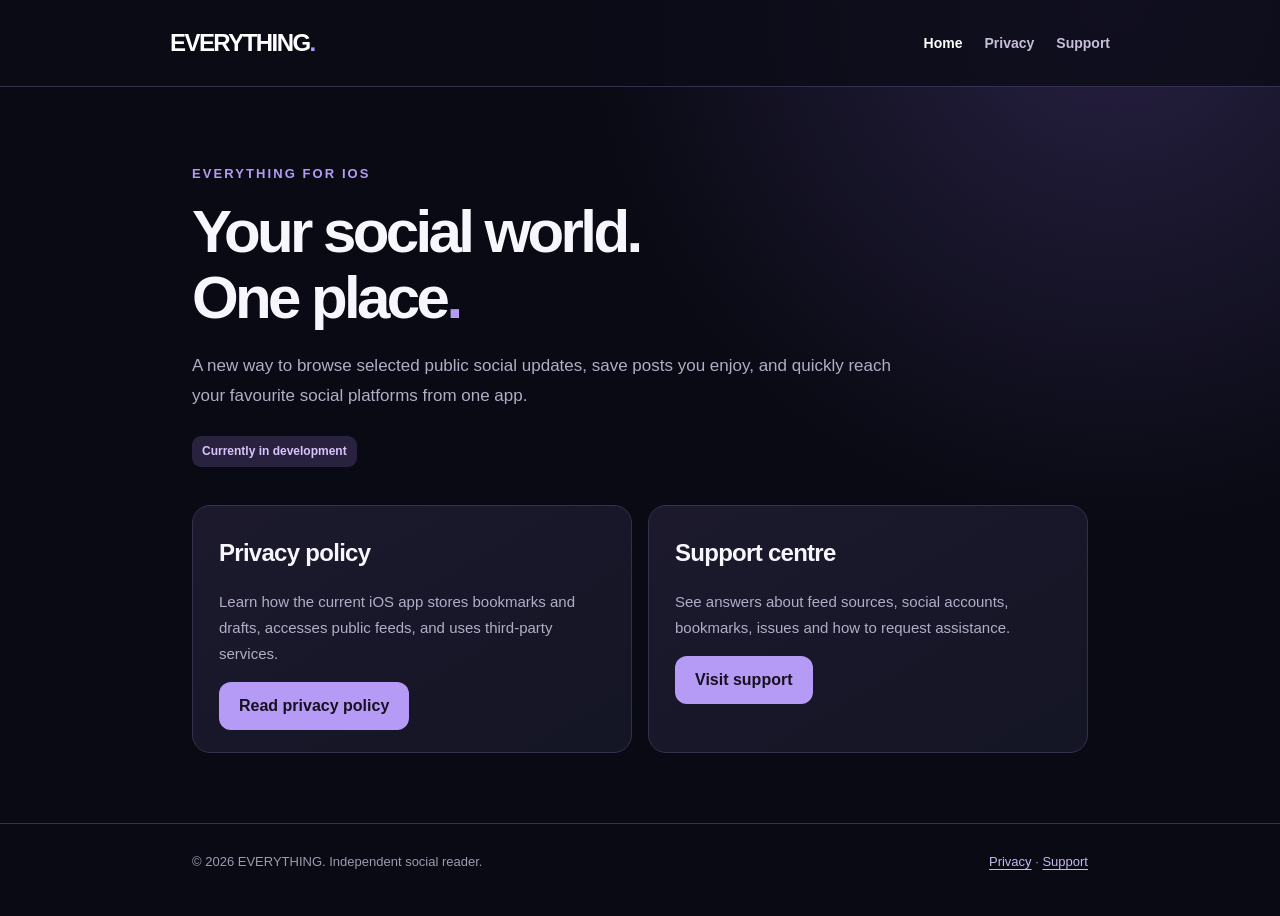
==== index.html @ 48b88458 "Add files via upload" ====
<!doctype html><html lang="en"><head><meta charset="utf-8"><meta name="viewport" content="width=device-width, initial-scale=1"><meta name="theme-color" content="#090a13"><meta name="description" content="EVERYTHING — public social updates and social platform shortcuts, one place."><title>EVERYTHING — Your social world. One place.</title><link rel="icon" href="icon.svg" type="image/svg+xml"><link rel="stylesheet" href="style.css"></head><body>
<header class="head"><div class="wrap nav"><a class="brand" href="./">EVERYTHING<span>.</span></a><nav aria-label="Main"><a href="./" aria-current="page">Home</a><a href="privacy.html">Privacy</a><a href="support.html">Support</a></nav></div></header>
<main class="wrap"><section class="intro"><span class="eyebrow">EVERYTHING for iOS</span><h1>Your social world.<br>One place<span style="color:#b69bf6">.</span></h1><p>A new way to browse selected public social updates, save posts you enjoy, and quickly reach your favourite social platforms from one app.</p><span class="chip">Currently in development</span></section><section class="grid" aria-label="Help and legal"><article class="card"><h2>Privacy policy</h2><p>Learn how the current iOS app stores bookmarks and drafts, accesses public feeds, and uses third-party services.</p><a class="button" href="privacy.html">Read privacy policy</a></article><article class="card"><h2>Support centre</h2><p>See answers about feed sources, social accounts, bookmarks, issues and how to request assistance.</p><a class="button" href="support.html">Visit support</a></article></section></main>
<footer class="foot"><div class="wrap"><span>© 2026 EVERYTHING. Independent social reader.</span><span><a href="privacy.html">Privacy</a> · <a href="support.html">Support</a></span></div></footer></body></html>
---- style.css ----
:root{color-scheme:dark;--bg:#090a13;--panel:#151525;--panel2:#1c1a30;--text:#f7f6fc;--muted:#b2adc7;--accent:#b69bf6;--line:#34314c;--pill:#28223e}*{box-sizing:border-box}html{scroll-behavior:smooth}body{margin:0;background:radial-gradient(circle at 87% 0%,#272042 0%,transparent 37%),var(--bg);color:var(--text);font-family:-apple-system,BlinkMacSystemFont,"Segoe UI",Inter,Arial,sans-serif;line-height:1.75}a{color:#d1befb;text-underline-offset:3px}a:hover{color:white}.wrap{max-width:940px;margin:0 auto;padding:0 22px}.head{border-bottom:1px solid var(--line);background:rgba(12,11,24,.82)}.nav{padding:22px 0;display:flex;justify-content:space-between;align-items:center;gap:20px}.brand{font-weight:900;letter-spacing:-.065em;color:white;text-decoration:none;font-size:24px;white-space:nowrap}.brand span{color:var(--accent)}nav{display:flex;align-items:center;gap:22px;flex-wrap:wrap}nav a{font-size:14px;text-decoration:none;color:#c7c0d8;font-weight:600}nav a[aria-current="page"]{color:white}.intro{padding:72px 0 22px}.eyebrow{color:var(--accent);font-size:13px;letter-spacing:.16em;font-weight:800;text-transform:uppercase}.intro h1{letter-spacing:-.06em;font-size:clamp(36px,7vw,60px);line-height:1.1;margin:12px 0 20px}.intro p{font-size:17px;color:var(--muted);max-width:700px;margin:0 0 25px}.button{display:inline-flex;background:#b69bf6;color:#16101f;border-radius:12px;text-decoration:none;padding:12px 20px;font-weight:800;line-height:1.5}.button:hover{background:#d3bfff;color:#121016}.grid{display:grid;grid-template-columns:repeat(2,minmax(0,1fr));gap:16px;padding:16px 0 70px}.card{padding:26px 26px 22px;background:linear-gradient(150deg,#1c192d,#141525);border:1px solid var(--line);border-radius:18px}.card h2{margin:0 0 12px;letter-spacing:-.03em}.card p{font-size:15px;color:var(--muted)}.doc{max-width:790px;padding:25px 0 80px}.doc section{padding:10px 0;border-top:1px solid var(--line)}.doc h2{font-size:23px;line-height:1.35;margin:22px 0 8px;letter-spacing:-.02em}.doc p,.doc li{color:#ccc7db}.doc ul{padding-left:24px}.notice{background:var(--pill);border:1px solid #6b568f;border-radius:12px;padding:15px 20px;margin:20px 0 26px;color:#f4eafc}.stamp{color:#b8b2c9;font-size:13px}.foot{border-top:1px solid var(--line);padding:27px 0 42px;color:#9e9ab1;font-size:13px}.foot .wrap{display:flex;justify-content:space-between;gap:15px;flex-wrap:wrap}.foot a{color:#c8b7f0}.meta{font-size:13px;color:var(--muted)}.faq{margin-top:25px}.faq details{background:var(--panel);border:1px solid var(--line);border-radius:12px;padding:17px 19px;margin:10px 0}.faq summary{font-weight:750;cursor:pointer}.faq details p{margin:10px 0 2px;color:#cfcbdc}.chip{display:inline-block;background:var(--pill);color:#d7c4fd;border-radius:9px;padding:5px 10px;font-size:12px;font-weight:700}code{font-size:.9em;color:#e4d5ff;overflow-wrap:anywhere}@media(max-width:560px){.nav{align-items:flex-start;flex-direction:column}.intro{padding-top:44px}.grid{grid-template-columns:1fr}.card{padding:23px}}
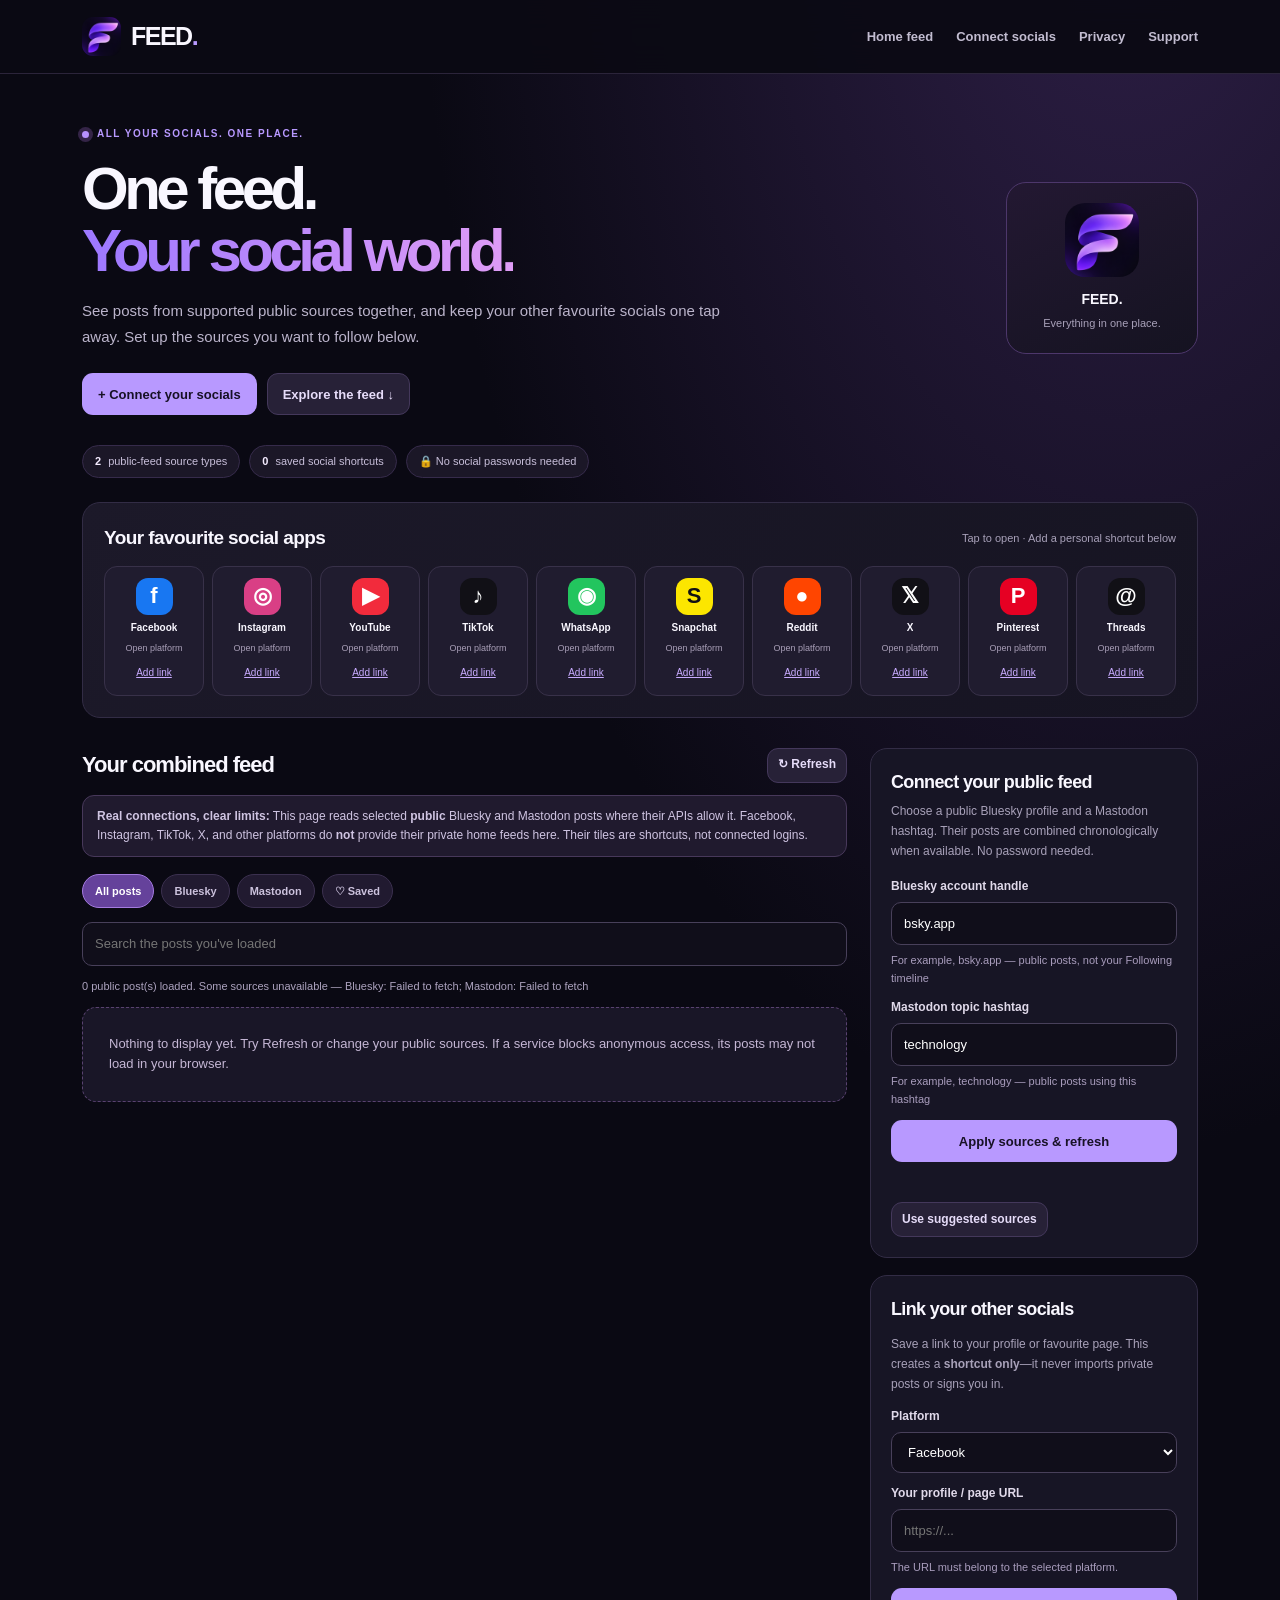
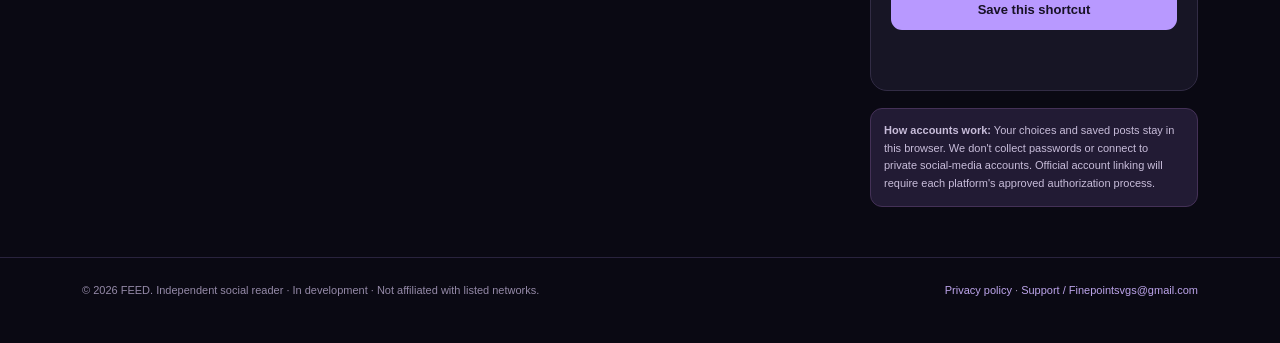
==== commit d9151a8a: "Add files via upload" ====
--- a/index.html
+++ b/index.html
@@ -1,4 +1,168 @@
-<!doctype html><html lang="en"><head><meta charset="utf-8"><meta name="viewport" content="width=device-width, initial-scale=1"><meta name="theme-color" content="#090a13"><meta name="description" content="EVERYTHING — public social updates and social platform shortcuts, one place."><title>EVERYTHING — Your social world. One place.</title><link rel="icon" href="icon.svg" type="image/svg+xml"><link rel="stylesheet" href="style.css"></head><body>
-<header class="head"><div class="wrap nav"><a class="brand" href="./">EVERYTHING<span>.</span></a><nav aria-label="Main"><a href="./" aria-current="page">Home</a><a href="privacy.html">Privacy</a><a href="support.html">Support</a></nav></div></header>
-<main class="wrap"><section class="intro"><span class="eyebrow">EVERYTHING for iOS</span><h1>Your social world.<br>One place<span style="color:#b69bf6">.</span></h1><p>A new way to browse selected public social updates, save posts you enjoy, and quickly reach your favourite social platforms from one app.</p><span class="chip">Currently in development</span></section><section class="grid" aria-label="Help and legal"><article class="card"><h2>Privacy policy</h2><p>Learn how the current iOS app stores bookmarks and drafts, accesses public feeds, and uses third-party services.</p><a class="button" href="privacy.html">Read privacy policy</a></article><article class="card"><h2>Support centre</h2><p>See answers about feed sources, social accounts, bookmarks, issues and how to request assistance.</p><a class="button" href="support.html">Visit support</a></article></section></main>
-<footer class="foot"><div class="wrap"><span>© 2026 EVERYTHING. Independent social reader.</span><span><a href="privacy.html">Privacy</a> · <a href="support.html">Support</a></span></div></footer></body></html>
+<!doctype html>
+<html lang="en">
+<head>
+  <meta charset="utf-8">
+  <meta name="viewport" content="width=device-width, initial-scale=1">
+  <meta name="theme-color" content="#0a0913">
+  <meta name="description" content="FEED — public social posts and your favourite socials, in one place. Add your sources and save your social shortcuts.">
+  <title>FEED. — All Your Socials. One App.</title>
+  <link rel="icon" href="[data-uri]" type="image/png">
+  <link rel="apple-touch-icon" href="[data-uri]">
+  <style>
+    :root{color-scheme:dark;--bg:#0a0913;--surface:#171525;--surface2:#1e1b30;--border:#322c45;--text:#f9f7ff;--muted:#a8a1b9;--purple:#b899ff;--purple2:#8251de;--soft:#d1beff}
+    *{box-sizing:border-box}
+    html{scroll-behavior:smooth}
+    body{margin:0;background:radial-gradient(ellipse at 88% -12%,#30204a 0,transparent 45%),var(--bg);color:var(--text);font-family:-apple-system,BlinkMacSystemFont,"Segoe UI",Inter,Arial,sans-serif;line-height:1.48}
+    a{color:inherit}
+    button,input,select{font:inherit}
+    button{cursor:pointer}
+    .wrap{max-width:1160px;margin:auto;padding:0 22px}
+    .sitebar{position:sticky;top:0;z-index:20;border-bottom:1px solid #2b243a;background:rgba(11,10,20,.94);backdrop-filter:blur(16px)}
+    .navwrap{display:flex;align-items:center;justify-content:space-between;gap:16px;min-height:73px}
+    .brand{display:flex;align-items:center;gap:10px;text-decoration:none;font-weight:900;letter-spacing:-.06em;font-size:25px}
+    .brand img{width:39px;height:39px;border-radius:11px;object-fit:cover}
+    .brand em{font-style:normal;color:var(--purple)}
+    .mainnav{display:flex;align-items:center;gap:23px;font-weight:650;font-size:13px;color:#c2bcd0}
+    .mainnav a{text-decoration:none}.mainnav a:hover,.mainnav a:focus{color:white}
+    .btn,.btn-muted,.iconbutton{border-radius:11px;border:1px solid transparent;min-height:42px;padding:9px 15px;font-size:13px;font-weight:800;display:inline-flex;align-items:center;justify-content:center;gap:8px;text-decoration:none}
+    .btn{background:var(--purple);color:#171125}.btn:hover{background:#d3bbff}
+    .btn-muted{background:#272137;color:#e6dcf9;border-color:#44385b}.btn-muted:hover{background:#352947}
+    .btn-small{min-height:35px;padding:6px 10px;font-size:12px}
+    .btn:disabled,.btn-muted:disabled{cursor:wait;opacity:.55}
+    .hero{padding-top:47px;padding-bottom:22px;display:flex;align-items:center;justify-content:space-between;gap:24px}
+    .eyebrow{display:inline-flex;align-items:center;gap:8px;text-transform:uppercase;letter-spacing:.15em;font-size:10px;font-weight:900;color:var(--purple)}
+    .eyebrow:before{content:"";display:inline-block;height:7px;width:7px;border-radius:50%;background:#b791fd;box-shadow:0 0 0 4px #342447}
+    h1{font-size:clamp(35px,5.2vw,60px);letter-spacing:-.075em;line-height:1.04;margin:13px 0 16px}
+    h1 .gradient{background:linear-gradient(90deg,#9c78ff,#df9cf6);color:transparent;background-clip:text;-webkit-background-clip:text}
+    .herodesc{font-size:15px;line-height:1.7;color:#bbb4cb;max-width:655px;margin:0 0 24px}
+    .hero-actions{display:flex;gap:10px;flex-wrap:wrap}
+    .heroright{flex-shrink:0;min-width:192px;text-align:center;background:linear-gradient(155deg,#231832,#151321);border:1px solid #4d376b;border-radius:20px;padding:20px}
+    .heroicon{width:74px;height:74px;border-radius:20px;display:block;margin:auto auto 12px}
+    .heroright strong{display:block;font-size:14px}
+    .heroright small{color:var(--muted);font-size:11px}
+    .statusrail{display:flex;gap:9px;flex-wrap:wrap;margin:8px 0 24px}
+    .stat{display:flex;gap:7px;align-items:center;border:1px solid #362b4b;background:#1b1727;border-radius:24px;padding:7px 12px;color:#c8bfda;font-size:11px}
+    .stat strong{color:#f4ebff}
+    .section-head{display:flex;align-items:center;justify-content:space-between;gap:12px;margin:0 0 14px}
+    .section-head h2{font-size:19px;letter-spacing:-.03em;margin:0}
+    .section-head p{font-size:11px;color:var(--muted);margin:0}
+    .platform-panel{background:linear-gradient(130deg,#1c1929,#161422);border:1px solid var(--border);border-radius:18px;padding:21px;margin-bottom:30px}
+    .platforms{display:grid;grid-template-columns:repeat(10,minmax(0,1fr));gap:8px}
+    .platform{min-width:0;display:flex;flex-direction:column;align-items:center;text-align:center;gap:4px;border:1px solid #383149;border-radius:13px;background:#201c2f;padding:11px 3px 9px;position:relative}
+    .platform:hover{background:#292238;border-color:#6b508b}
+    .platform-link{text-decoration:none;display:flex;flex-direction:column;align-items:center;gap:6px;max-width:100%;width:100%}
+    .platformglyph{height:37px;width:37px;border-radius:12px;display:grid;place-items:center;background:var(--platform-color);color:var(--glyph-color,#fff);font-size:22px;font-weight:900}
+    .platformname{font-size:10px;font-weight:750;overflow:hidden;text-overflow:ellipsis;max-width:100%}
+    .platformstatus{font-size:9px;color:#a99fb8;max-width:100%;overflow:hidden;text-overflow:ellipsis;white-space:nowrap}
+    .platform-setup{border:0;background:transparent;color:#c8abff;text-decoration:underline;font-size:10px;padding:5px 3px;margin-top:2px}
+    .layout{display:grid;grid-template-columns:minmax(0,1fr) 328px;gap:23px;padding-bottom:50px}
+    .card{background:var(--surface);border:1px solid var(--border);border-radius:17px;padding:20px;margin-bottom:17px}
+    .card h2,.card h3{margin:0 0 7px;letter-spacing:-.035em;font-size:18px}
+    .card p{color:var(--muted);font-size:12px;line-height:1.65}
+    .leadline{display:flex;align-items:center;justify-content:space-between;gap:8px;margin-bottom:12px}
+    .leadline h2{font-size:22px;letter-spacing:-.045em;margin:0}
+    .tag{color:#d7c3fc;border:1px solid #4b3968;background:#291f3d;border-radius:99px;padding:6px 10px;font-size:10px;font-weight:750}
+    .disclosure{margin:0 0 17px;padding:11px 14px;background:#201a2e;border:1px solid #47385a;border-radius:12px;font-size:12px;color:#cfc4e2;line-height:1.6}
+    .filterbar{display:flex;gap:7px;flex-wrap:wrap;margin:0 0 14px}
+    .filter{border-radius:18px;background:#211a30;color:#ccc2dd;border:1px solid #3b304f;font-weight:800;font-size:11px;padding:8px 12px}
+    .filter.active{background:#65429b;border-color:#a47bdf;color:#fff}
+    input,select{width:100%;background:#100e1a;border:1px solid #48405a;border-radius:10px;padding:11px 12px;color:white;font-size:13px;outline:none}
+    input:focus,select:focus{border-color:#aa80f4;box-shadow:0 0 0 2px #74539f44}
+    label{font-size:12px;font-weight:750;color:#e0d9ea;display:block;margin:0 0 6px}
+    .searchrow{display:flex;gap:9px;margin-bottom:12px}.searchrow input{flex:1;min-width:0}
+    .feedstatus{color:#ada3bf;font-size:11px;margin:0 0 12px;min-height:17px;line-height:1.5}
+    .post{background:linear-gradient(135deg,#1b182b,#171526);border:1px solid #352d49;border-radius:15px;padding:16px;margin-bottom:11px}
+    .posthead{display:flex;gap:10px;align-items:center}
+    .avatar{height:38px;width:38px;flex-shrink:0;display:grid;place-items:center;font-weight:850;background:#6543a2;border-radius:50%}
+    .poster{display:flex;flex-direction:column;min-width:0;overflow-wrap:anywhere}.poster strong{font-size:12px}.poster small{font-size:10px;color:#afa2c2;margin-top:3px}
+    .postdate{margin-left:auto;font-size:10px;color:#9d92ad;text-align:right;white-space:nowrap}
+    .posttext{font-size:13px;line-height:1.65;margin:15px 0;white-space:pre-wrap;overflow-wrap:anywhere;color:#eee8f6}
+    .postactions{display:flex;justify-content:space-between;gap:10px;border-top:1px solid #342b47;padding-top:12px}
+    .postactions a,.postactions button{background:none;border:0;color:#d3b8ff;font-size:11px;text-decoration:none;padding:3px 0;font-weight:800}
+    .postactions button:hover,.postactions a:hover{color:white}
+    .empty{padding:26px;background:#191627;border:1px dashed #594270;border-radius:14px;color:#c5b7d5;font-size:13px;line-height:1.6}
+    .formgrid{display:grid;gap:12px;margin-top:14px}.formgrid label{margin-bottom:6px}.formgrid .btn{width:100%}
+    .input-note{font-size:11px!important;color:#a99dbd!important;margin:6px 0 0}
+    .sourcesummary{color:#beb3cd;font-size:11px;line-height:1.55;margin:0 0 16px}
+    .divider{border:0;border-top:1px solid #3a314f;margin:20px 0}
+    .connected-link{display:flex;align-items:center;justify-content:space-between;gap:10px;padding:10px 0;border-bottom:1px solid #322a40;font-size:11px;color:#e3dcef}
+    .connected-link button{border:0;background:none;color:#c3a7f2;text-decoration:underline;font-size:11px}
+    .callout{background:#221b34;border:1px solid #443157;border-radius:12px;padding:13px;color:#c8bdda;font-size:11px;line-height:1.6}
+    .message{margin-top:11px;color:#d3befa;font-size:11px;min-height:17px;line-height:1.4}
+    .foot{border-top:1px solid #29233d;padding:24px 0 45px}.footinner{display:flex;justify-content:space-between;align-items:center;gap:15px;flex-wrap:wrap;font-size:11px;color:#958aa8}.foot a{color:#bda5eb;text-decoration:none}
+    .sr-only{position:absolute;height:1px;width:1px;overflow:hidden;clip:rect(0 0 0 0);white-space:nowrap}
+    @media(max-width:1020px){.platforms{grid-template-columns:repeat(5,minmax(0,1fr))}.layout{grid-template-columns:minmax(0,1fr) 295px}}
+    @media(max-width:720px){.mainnav{gap:13px}.navwrap{min-height:63px}.mainnav a{font-size:11px}.hero{padding-top:30px}.heroright{display:none}.layout{grid-template-columns:1fr}.platform-panel{padding:15px}.platforms{gap:6px}.platform{padding:9px 2px 7px}.platformglyph{height:30px;width:30px;border-radius:9px;font-size:18px}.platformname{font-size:9px}.platformstatus,.platform-setup{font-size:9px}.card{padding:16px}.hero h1{font-size:clamp(35px,9vw,48px)}}
+    @media(max-width:430px){.wrap{padding:0 14px}.mainnav{gap:9px}.mainnav a{font-size:10px}.mainnav .navsupport{display:none}.brand{font-size:22px}.brand img{height:32px;width:32px}.hero{padding-top:24px}.section-head h2{font-size:17px}.platformglyph{height:28px;width:28px}.platformname{font-size:9px}.platform-setup{font-size:9px}}
+    @media(prefers-reduced-motion:reduce){html{scroll-behavior:auto}}
+  </style>
+</head>
+<body>
+<header class="sitebar"><div class="wrap navwrap">
+  <a class="brand" href="./" aria-label="FEED home"><img src="[data-uri]" alt=""><span>FEED<em>.</em></span></a>
+  <nav class="mainnav" aria-label="Main navigation"><a href="#timeline">Home feed</a><a href="#connect">Connect socials</a><a href="privacy.html">Privacy</a><a class="navsupport" href="support.html">Support</a></nav>
+</div></header>
+<main class="wrap">
+  <section class="hero" aria-labelledby="main-heading"><div><span class="eyebrow">All your socials. One place.</span><h1 id="main-heading">One feed.<br><span class="gradient">Your social world.</span></h1><p class="herodesc">See posts from supported public sources together, and keep your other favourite socials one tap away. Set up the sources you want to follow below.</p><div class="hero-actions"><a class="btn" href="#connect">+ Connect your socials</a><a class="btn-muted" href="#timeline">Explore the feed ↓</a></div></div><div class="heroright"><img class="heroicon" src="[data-uri]" alt="FEED purple ribbon icon"><strong>FEED.</strong><small>Everything in one place.</small></div></section>
+  <div class="statusrail" aria-label="Your setup status"><span class="stat"><strong>2</strong> public-feed source types</span><span class="stat"><strong id="linkedCount">0</strong> saved social shortcuts</span><span class="stat">🔒 No social passwords needed</span></div>
+  <section class="platform-panel" aria-labelledby="platform-title"><div class="section-head"><h2 id="platform-title">Your favourite social apps</h2><p>Tap to open · Add a personal shortcut below</p></div><div class="platforms" id="platforms"></div></section>
+  <div class="layout">
+    <section id="timeline" aria-labelledby="timeline-title"><div class="leadline"><h2 id="timeline-title">Your combined feed</h2><button id="refresh" class="btn-muted btn-small" type="button">↻ Refresh</button></div>
+      <p class="disclosure"><strong>Real connections, clear limits:</strong> This page reads selected <strong>public</strong> Bluesky and Mastodon posts where their APIs allow it. Facebook, Instagram, TikTok, X, and other platforms do <strong>not</strong> provide their private home feeds here. Their tiles are shortcuts, not connected logins.</p>
+      <div class="filterbar" role="group" aria-label="Filter posts"><button type="button" class="filter active" data-filter="all" aria-pressed="true">All posts</button><button type="button" class="filter" data-filter="Bluesky" aria-pressed="false">Bluesky</button><button type="button" class="filter" data-filter="Mastodon" aria-pressed="false">Mastodon</button><button type="button" class="filter" data-filter="saved" aria-pressed="false">♡ Saved</button></div>
+      <div class="searchrow"><label class="sr-only" for="search">Search loaded posts</label><input id="search" type="search" placeholder="Search the posts you've loaded" autocomplete="off"></div>
+      <div class="feedstatus" id="feedStatus" role="status" aria-live="polite">Loading public posts…</div><div id="feedItems" aria-label="Feed posts"></div>
+    </section>
+    <aside id="connect" aria-labelledby="connect-title"><div class="card"><h2 id="connect-title">Connect your public feed</h2><p class="sourcesummary">Choose a public Bluesky profile and a Mastodon hashtag. Their posts are combined chronologically when available. No password needed.</p>
+      <form id="sourcesForm" class="formgrid"><div><label for="blueskyHandle">Bluesky account handle</label><input id="blueskyHandle" type="text" placeholder="bsky.app" maxlength="100" required autocomplete="off"><p class="input-note">For example, bsky.app — public posts, not your Following timeline</p></div>
+      <div><label for="mastodonHashtag">Mastodon topic hashtag</label><input id="mastodonHashtag" type="text" placeholder="technology" maxlength="50" required autocomplete="off"><p class="input-note">For example, technology — public posts using this hashtag</p></div><button class="btn" type="submit">Apply sources & refresh</button></form><p class="message" id="sourceMsg" role="status"></p>
+      <button type="button" class="btn-muted btn-small" id="resetSources">Use suggested sources</button>
+    </div>
+    <div class="card"><h3>Link your other socials</h3><p>Save a link to your profile or favourite page. This creates a <strong>shortcut only</strong>—it never imports private posts or signs you in.</p>
+      <form id="shortcutForm" class="formgrid"><div><label for="network">Platform</label><select id="network" required></select></div><div><label for="profileUrl">Your profile / page URL</label><input id="profileUrl" type="url" placeholder="https://..." required maxlength="700" autocomplete="url"><p class="input-note">The URL must belong to the selected platform.</p></div><button class="btn" type="submit">Save this shortcut</button></form><p class="message" role="status" id="shortcutMsg"></p><div id="savedShortcuts" aria-label="Your saved social shortcuts"></div>
+    </div>
+    <div class="callout"><strong>How accounts work:</strong> Your choices and saved posts stay in this browser. We don't collect passwords or connect to private social-media accounts. Official account linking will require each platform's approved authorization process.</div>
+    </aside>
+  </div>
+</main>
+<footer class="foot"><div class="wrap footinner"><span>© 2026 FEED. Independent social reader · In development · Not affiliated with listed networks.</span><span><a href="privacy.html">Privacy policy</a> · <a href="support.html">Support / Finepointsvgs@gmail.com</a></span></div></footer>
+<script>
+"use strict";
+const platforms=[
+  {id:"Facebook",symbol:"f",color:"#1877f2",url:"https://www.facebook.com/",domains:["facebook.com","fb.com"]},
+  {id:"Instagram",symbol:"◎",color:"#d93f85",url:"https://www.instagram.com/",domains:["instagram.com"]},
+  {id:"YouTube",symbol:"▶",color:"#f22b3c",url:"https://www.youtube.com/",domains:["youtube.com","youtu.be"]},
+  {id:"TikTok",symbol:"♪",color:"#111016",url:"https://www.tiktok.com/",domains:["tiktok.com"]},
+  {id:"WhatsApp",symbol:"◉",color:"#22c55e",url:"https://web.whatsapp.com/",domains:["whatsapp.com","wa.me"]},
+  {id:"Snapchat",symbol:"S",color:"#fce600",ink:"#101014",url:"https://web.snapchat.com/",domains:["snapchat.com"]},
+  {id:"Reddit",symbol:"●",color:"#ff4500",url:"https://www.reddit.com/",domains:["reddit.com"]},
+  {id:"X",symbol:"𝕏",color:"#111016",url:"https://x.com/",domains:["x.com","twitter.com"]},
+  {id:"Pinterest",symbol:"P",color:"#e60023",url:"https://www.pinterest.com/",domains:["pinterest.com"]},
+  {id:"Threads",symbol:"@",color:"#111016",url:"https://www.threads.com/",domains:["threads.com","threads.net"]}
+];
+const STORE="everything.feed.v03"; // Retain existing browser bookmarks from earlier FEED beta.
+const defaults={actor:"bsky.app",hashtag:"technology"};
+const el=id=>document.getElementById(id);
+const read=(key,fallback)=>{try {const v=JSON.parse(localStorage.getItem(key));return v&&typeof v==="object"?v:fallback;}catch{return fallback}};
+const write=(key,obj)=>{try{localStorage.setItem(key,JSON.stringify(obj));}catch{}};
+let sources={...defaults,...read(STORE+".prefs",{})};
+let saved=read(STORE+".bookmarks",{});
+let shortcuts=read(STORE+".links",{});
+let posts=[];let failed=[];let filter="all";let search="";let loading=false;
+function node(tag,cls,content){const n=document.createElement(tag);if(cls)n.className=cls;if(content!==undefined)n.textContent=String(content);return n}
+function secureUrl(u){try{const x=new URL(u);return x.protocol==="https:"?x.href:null}catch{return null}}
+function allowedUrl(u,p){try{const x=new URL(u);if(x.protocol!=="https:"||x.username||x.password)return null;const h=x.hostname.toLowerCase();if(!p.domains.some(d=>h===d||h.endsWith("."+d)))return null;return x.href;}catch{return null}}
+function drawPlatforms(){const target=el("platforms");target.replaceChildren();platforms.forEach(p=>{const wrap=node("div","platform");const a=node("a","platform-link");a.href=allowedUrl(shortcuts[p.id],p)||p.url;a.target="_blank";a.rel="noopener noreferrer";a.title="Open "+p.id+" on its official website";const glyph=node("span","platformglyph",p.symbol);glyph.style.setProperty("--platform-color",p.color);if(p.ink)glyph.style.setProperty("--glyph-color",p.ink);a.append(glyph,node("span","platformname",p.id),node("span","platformstatus",allowedUrl(shortcuts[p.id],p)?"Your shortcut":"Open platform"));const b=node("button","platform-setup",allowedUrl(shortcuts[p.id],p)?"Edit link":"Add link");b.type="button";b.addEventListener("click",()=>{el("network").value=p.id;el("profileUrl").value=shortcuts[p.id]||"";el("connect").scrollIntoView({behavior:"smooth",block:"start"});el("profileUrl").focus({preventScroll:true});});wrap.append(a,b);target.append(wrap)});el("linkedCount").textContent=Object.keys(shortcuts).filter(id=>{const p=platforms.find(x=>x.id===id);return p&&allowedUrl(shortcuts[id],p)}).length}
+function drawShortcutList(){const target=el("savedShortcuts");target.replaceChildren();Object.keys(shortcuts).forEach(id=>{const p=platforms.find(x=>x.id===id);if(!p||!allowedUrl(shortcuts[id],p))return;const row=node("div","connected-link");const a=node("a",null,id+" ↗");a.href=shortcuts[id];a.target="_blank";a.rel="noopener noreferrer";const remove=node("button",null,"Remove");remove.type="button";remove.addEventListener("click",()=>{delete shortcuts[id];write(STORE+".links",shortcuts);drawShortcutList();drawPlatforms();el("shortcutMsg").textContent=id+" shortcut removed"});row.append(a,remove);target.append(row)})}
+function cleanText(html){const d=new DOMParser().parseFromString(String(html||""),"text/html");return d.body.textContent||""}
+function bskyPostUrl(uri,handle){const m=String(uri||"").match(/\/app\.bsky\.feed\.post\/([^/]+)/);return m?"https://bsky.app/profile/"+encodeURIComponent(handle)+"/post/"+encodeURIComponent(m[1]):"https://bsky.app/profile/"+encodeURIComponent(handle)}
+async function fetchTimeout(url){const c=new AbortController();const t=setTimeout(()=>c.abort(),12000);try{const r=await fetch(url,{headers:{Accept:"application/json"},signal:c.signal});if(!r.ok)throw Error("HTTP "+r.status);return r.json()}finally{clearTimeout(t)}}
+async function getBluesky(){let actor=String(sources.actor||"").trim().replace(/^@/,"");if(!/^[a-z0-9][a-z0-9.:-]{1,99}$/i.test(actor))throw Error("Invalid public handle");const u=new URL("https://public.api.bsky.app/xrpc/app.bsky.feed.getAuthorFeed");u.searchParams.set("actor",actor);u.searchParams.set("limit","30");u.searchParams.set("filter","posts_no_replies");const data=await fetchTimeout(u);return (data.feed||[]).map(row=>{const x=row.post||{};const a=x.author||{};const r=x.record||{};return {id:String(x.uri||""),platform:"Bluesky",name:a.displayName||a.handle||"Bluesky user",handle:a.handle||actor,text:r.text||"(Post contains media)",date:x.indexedAt||r.createdAt||"",url:bskyPostUrl(x.uri,a.handle||actor)}}).filter(x=>x.id)}
+async function getMastodon(){const tag=String(sources.hashtag||"").trim().replace(/^#/,"");if(!/^[a-z0-9_]{1,50}$/i.test(tag))throw Error("Invalid hashtag");const data=await fetchTimeout("https://mastodon.social/api/v1/timelines/tag/"+encodeURIComponent(tag)+"?limit=30");return data.map(item=>{const p=item.reblog||item;return {id:"mastodon:"+String(p.id),platform:"Mastodon",name:p.account?.display_name||p.account?.username||"Mastodon user",handle:p.account?.acct||"",text:cleanText(p.content)||"(Post contains media)",date:p.created_at||"",url:secureUrl(p.url)||"https://mastodon.social/"}}).filter(p=>p.id)}
+async function load(){if(loading)return;loading=true;el("refresh").disabled=true;el("feedStatus").textContent="Checking public Bluesky and Mastodon feeds…";const responses=await Promise.allSettled([getBluesky(),getMastodon()]);failed=[];const unique=new Map();responses.forEach((r,i)=>{if(r.status==="fulfilled")r.value.forEach(p=>unique.set(p.platform+":"+p.id,p));else failed.push((i===0?"Bluesky":"Mastodon")+": "+(r.reason?.message||"Unavailable"))});posts=Array.from(unique.values()).sort((a,b)=>Date.parse(b.date||0)-Date.parse(a.date||0));loading=false;el("refresh").disabled=false;renderPosts()}
+function renderPosts(){const target=el("feedItems");target.replaceChildren();let show=filter==="saved"?Object.values(saved):posts.filter(p=>filter==="all"||p.platform===filter);if(search)show=show.filter(p=>(p.name+" "+p.handle+" "+p.text+" "+p.platform).toLowerCase().includes(search));const details=failed.length?" Some sources unavailable — "+failed.join("; "):"";el("feedStatus").textContent=(filter==="saved"?show.length+" saved post(s) on this browser":show.length+" public post(s) loaded.")+details;if(!show.length){target.append(node("div","empty",filter==="saved"?"No saved posts yet. Open the feed and tap Save on a post.":"Nothing to display yet. Try Refresh or change your public sources. If a service blocks anonymous access, its posts may not load in your browser."));return}for(const p of show){const card=node("article","post");const h=node("div","posthead");const avatar=node("span","avatar",p.name.slice(0,1).toUpperCase());const author=node("div","poster");author.append(node("strong",null,p.name),node("small",null,"@"+p.handle+" · "+p.platform));const tm=node("time","postdate",p.date&&Number.isFinite(Date.parse(p.date))?new Date(p.date).toLocaleString(undefined,{month:"short",day:"numeric",hour:"numeric",minute:"2-digit"}):"");h.append(avatar,author,tm);card.append(h,node("p","posttext",p.text));const foot=node("div","postactions"),a=node("a",null,"View original ↗");a.href=secureUrl(p.url)||"https://bsky.app/";a.target="_blank";a.rel="noopener noreferrer";const k=p.platform+":"+p.id,b=node("button",null,saved[k]?"♥ Saved":"♡ Save");b.type="button";b.addEventListener("click",()=>{if(saved[k])delete saved[k];else saved[k]=p;write(STORE+".bookmarks",saved);renderPosts()});foot.append(a,b);card.append(foot);target.append(card)}}
+function init(){for(const p of platforms){const opt=node("option",null,p.id);opt.value=p.id;el("network").append(opt)}el("blueskyHandle").value=sources.actor;el("mastodonHashtag").value=sources.hashtag;drawPlatforms();drawShortcutList();el("refresh").addEventListener("click",load);el("search").addEventListener("input",e=>{search=e.target.value.trim().toLowerCase();renderPosts()});document.querySelectorAll("[data-filter]").forEach(b=>b.addEventListener("click",()=>{filter=b.dataset.filter;document.querySelectorAll("[data-filter]").forEach(x=>{x.classList.toggle("active",x===b);x.setAttribute("aria-pressed",String(x===b))});renderPosts()}));el("sourcesForm").addEventListener("submit",e=>{e.preventDefault();const a=el("blueskyHandle").value.trim().replace(/^@/,"");const m=el("mastodonHashtag").value.trim().replace(/^#/,"");if(!/^[a-z0-9][a-z0-9.:-]{1,99}$/i.test(a)||!/^[a-z0-9_]{1,50}$/i.test(m)){el("sourceMsg").textContent="Check your Bluesky handle and Mastodon hashtag.";return}sources={actor:a,hashtag:m};write(STORE+".prefs",sources);el("sourceMsg").textContent="Public sources saved to this browser.";load()});el("resetSources").addEventListener("click",()=>{sources={...defaults};el("blueskyHandle").value=sources.actor;el("mastodonHashtag").value=sources.hashtag;write(STORE+".prefs",sources);el("sourceMsg").textContent="Suggested sources restored.";load()});el("shortcutForm").addEventListener("submit",e=>{e.preventDefault();const id=el("network").value,p=platforms.find(x=>x.id===id);const url=p&&allowedUrl(el("profileUrl").value.trim(),p);if(!url){el("shortcutMsg").textContent="Please use a secure HTTPS URL from the selected platform, such as its official profile page.";return}shortcuts[id]=url;write(STORE+".links",shortcuts);el("shortcutMsg").textContent=id+" shortcut saved — it opens your link, not a private feed.";drawPlatforms();drawShortcutList()});load()}
+init();
+</script>
+</body>
+</html>
